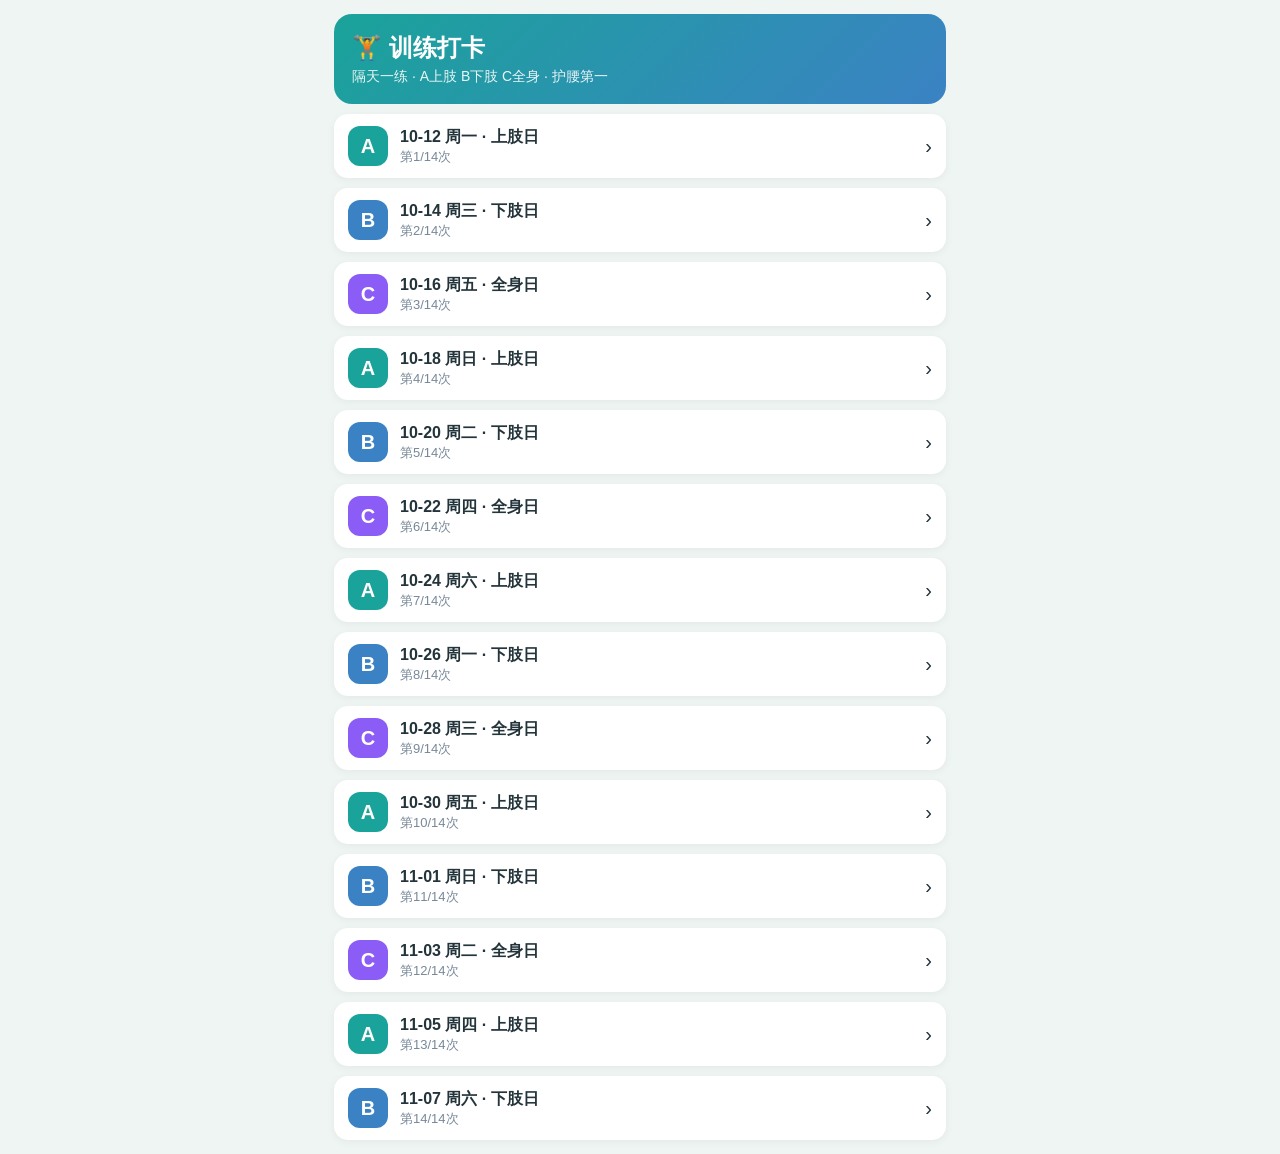
==== index.html @ 34e936b7 "training site" ====
<!DOCTYPE html><html lang="zh"><head><meta charset="utf-8"><meta name="viewport" content="width=device-width,initial-scale=1"><title>训练打卡</title><link rel="stylesheet" href="style.css"><script src="data.js"></script></head><body>
<div class="hd"><h1>🏋️ 训练打卡</h1><p>隔天一练 · A上肢 B下肢 C全身 · 护腰第一</p></div><div id="l"></div>
<script>
const W='日一二三四五六',C={A:'#1aa39a',B:'#3b82c4',C:'#8b5cf6'},N={A:'上肢日',B:'下肢日',C:'全身日'},today=new Date().toLocaleDateString('sv');
document.getElementById('l').innerHTML=D.days.map((x,i)=>{const s=JSON.parse(localStorage.getItem('fit-'+x.d)||'{}'),dt=new Date(x.d+'T00:00');
return `<a class="day" href="day.html?d=${x.d}"><div class="bd" style="background:${C[x.k]}">${x.k}</div><div class="m"><b>${x.d.slice(5)} 周${W[dt.getDay()]} · ${N[x.k]}</b><small>第${i+1}/14次${x.d==today?' · 今天':''}</small></div><span class="ok">${s.sent?'✅':'›'}</span></a>`}).join('')
</script></body></html>
---- style.css ----
*{box-sizing:border-box;margin:0;padding:0}
body{font-family:-apple-system,"PingFang SC","Noto Sans CJK SC",sans-serif;background:#eef5f3;color:#23343b;padding:14px;max-width:640px;margin:auto}
a{color:inherit;text-decoration:none}
.hd{background:linear-gradient(135deg,#1aa39a,#3b82c4);color:#fff;border-radius:18px;padding:18px}
.hd h1{font-size:24px}.hd p{opacity:.9;font-size:14px;margin-top:4px}
.day{display:flex;align-items:center;gap:12px;background:#fff;border-radius:14px;padding:12px 14px;margin-top:10px;box-shadow:0 2px 8px rgba(0,0,0,.05)}
.bd{width:40px;height:40px;border-radius:12px;color:#fff;font-weight:900;font-size:20px;display:flex;align-items:center;justify-content:center}
.day .m{flex:1}.day b{font-size:16px}.day small{display:block;color:#789;font-size:13px}
.ok{font-size:20px}
.ph{color:#fff;border-radius:14px;padding:12px 16px;font-size:20px;font-weight:800;margin-top:16px}
.ph small{display:block;font-size:13px;font-weight:400;opacity:.9}
.card{background:#fff;border-radius:14px;overflow:hidden;margin-top:10px;box-shadow:0 2px 8px rgba(0,0,0,.05)}
.card.done{outline:3px solid #1aa39a}
.card img{width:100%;display:block;aspect-ratio:16/9;object-fit:cover;background:#ddd}
.cb{padding:12px 14px}.top{display:flex;align-items:center;gap:8px}
.top h3{flex:1;font-size:18px}.top input{width:26px;height:26px;accent-color:#1aa39a}
.alt{font-size:12px;background:#eef;color:#557;border-radius:6px;padding:1px 6px}
.cb ol{padding-left:20px;font-size:14px;line-height:1.55;margin-top:6px}
.w{margin-top:6px;background:#fff1f0;color:#c0262d;border-radius:8px;padding:5px 8px;font-size:13px;font-weight:700}
.sets{display:grid;grid-template-columns:auto 1fr 1fr;gap:6px;align-items:center;margin-top:8px;font-size:13px;color:#678}
.sets input,.fb input,.fb textarea,.fb select{width:100%;padding:8px;border:1px solid #cdd;border-radius:8px;font-size:16px}
.lk{font-size:12px;color:#3b82c4;margin-top:6px;display:inline-block}
.fb{background:#fff;border-radius:14px;padding:14px;margin-top:16px}
.fb label{display:block;font-size:14px;font-weight:700;margin:10px 0 4px}
.btn{display:block;width:100%;margin-top:16px;padding:14px;border:0;border-radius:14px;background:linear-gradient(135deg,#1aa39a,#3b82c4);color:#fff;font-size:18px;font-weight:800}
pre{white-space:pre-wrap;background:#fff;border-radius:12px;padding:12px;margin-top:10px;font-size:14px}
.toast{position:fixed;left:50%;bottom:30px;transform:translateX(-50%);background:#23343b;color:#fff;padding:10px 18px;border-radius:20px;display:none}
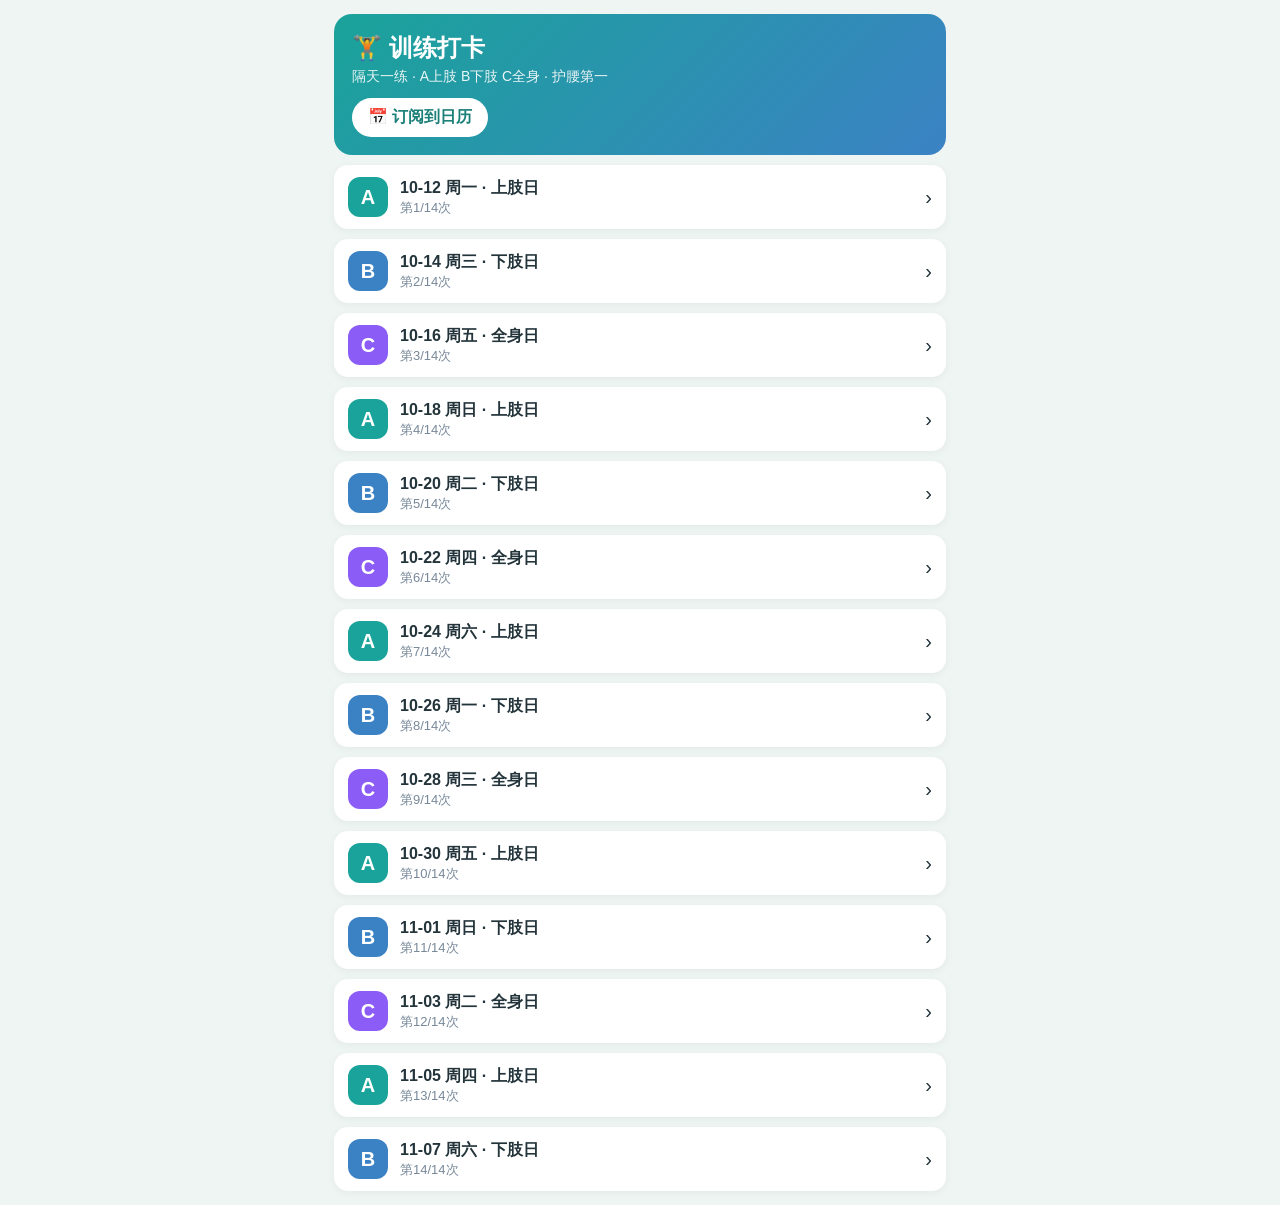
==== commit 433037c0: "ics subscribe + mail button" ====
--- a/index.html
+++ b/index.html
@@ -1,5 +1,5 @@
 <!DOCTYPE html><html lang="zh"><head><meta charset="utf-8"><meta name="viewport" content="width=device-width,initial-scale=1"><title>训练打卡</title><link rel="stylesheet" href="style.css"><script src="data.js"></script></head><body>
-<div class="hd"><h1>🏋️ 训练打卡</h1><p>隔天一练 · A上肢 B下肢 C全身 · 护腰第一</p></div><div id="l"></div>
+<div class="hd"><h1>🏋️ 训练打卡</h1><p>隔天一练 · A上肢 B下肢 C全身 · 护腰第一</p><a href="webcal://roxorlt.github.io/fitness-plan/training.ics" style="display:inline-block;margin-top:12px;background:#fff;color:#1a7f78;font-weight:800;padding:9px 16px;border-radius:20px">📅 订阅到日历</a></div><div id="l"></div>
 <script>
 const W='日一二三四五六',C={A:'#1aa39a',B:'#3b82c4',C:'#8b5cf6'},N={A:'上肢日',B:'下肢日',C:'全身日'},today=new Date().toLocaleDateString('sv');
 document.getElementById('l').innerHTML=D.days.map((x,i)=>{const s=JSON.parse(localStorage.getItem('fit-'+x.d)||'{}'),dt=new Date(x.d+'T00:00');
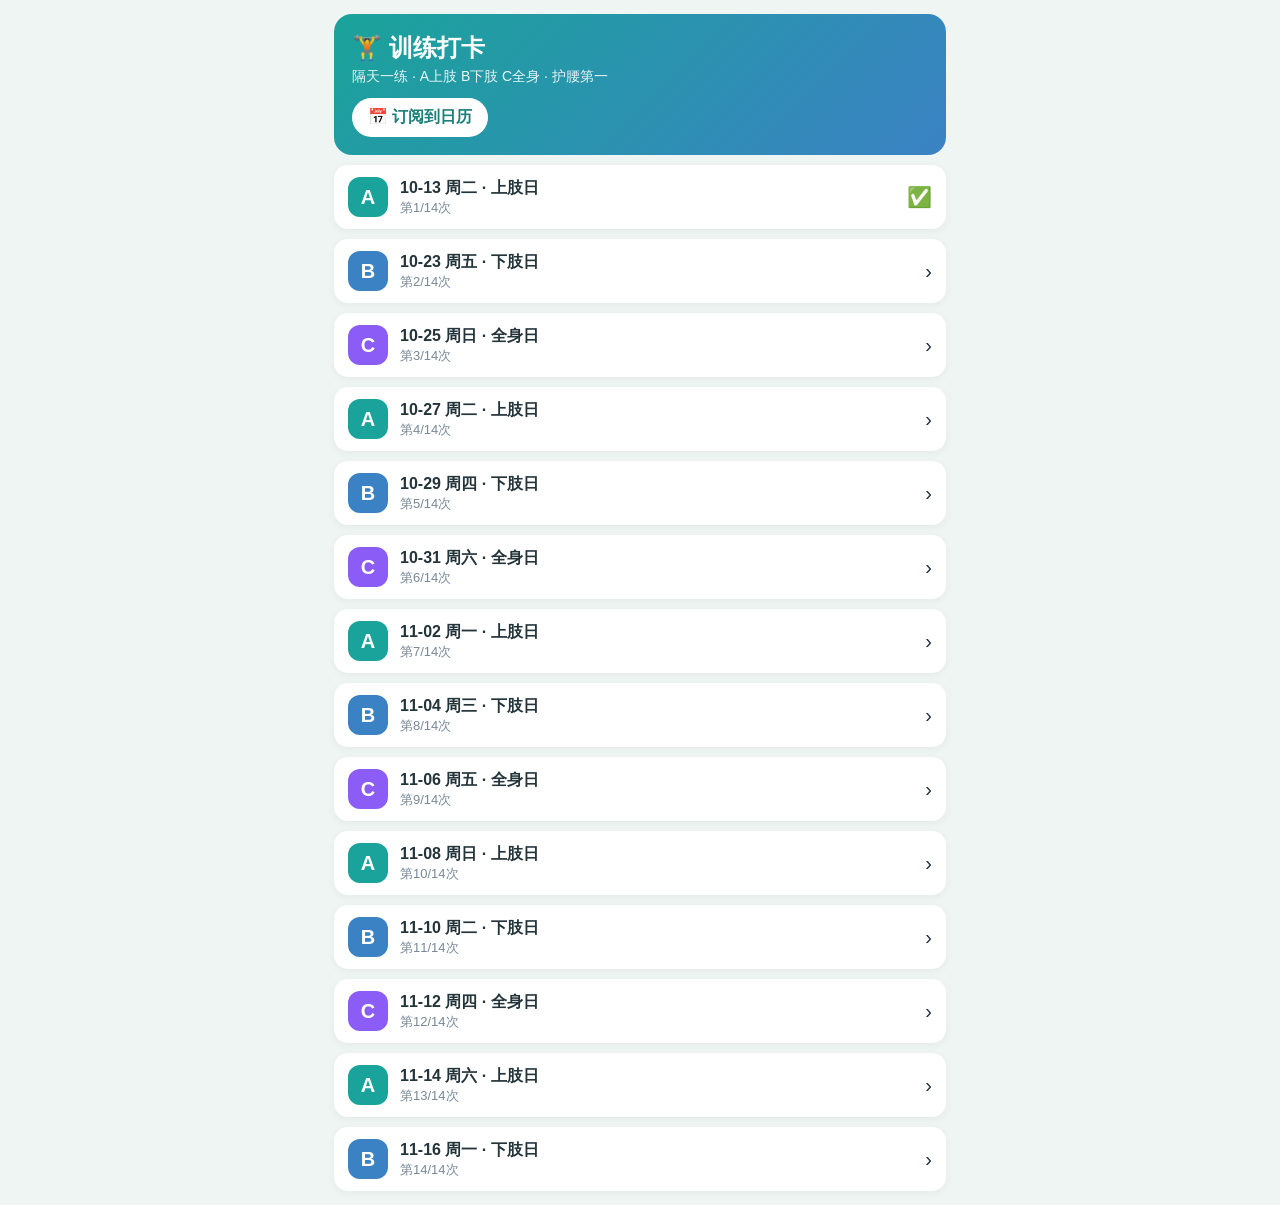
==== commit 1732695b: "reschedule: 10/13 done, resume 10/23 B" ====
--- a/index.html
+++ b/index.html
@@ -3,5 +3,5 @@
 <script>
 const W='日一二三四五六',C={A:'#1aa39a',B:'#3b82c4',C:'#8b5cf6'},N={A:'上肢日',B:'下肢日',C:'全身日'},today=new Date().toLocaleDateString('sv');
 document.getElementById('l').innerHTML=D.days.map((x,i)=>{const s=JSON.parse(localStorage.getItem('fit-'+x.d)||'{}'),dt=new Date(x.d+'T00:00');
-return `<a class="day" href="day.html?d=${x.d}"><div class="bd" style="background:${C[x.k]}">${x.k}</div><div class="m"><b>${x.d.slice(5)} 周${W[dt.getDay()]} · ${N[x.k]}</b><small>第${i+1}/14次${x.d==today?' · 今天':''}</small></div><span class="ok">${s.sent?'✅':'›'}</span></a>`}).join('')
+return `<a class="day" href="day.html?d=${x.d}"><div class="bd" style="background:${C[x.k]}">${x.k}</div><div class="m"><b>${x.d.slice(5)} 周${W[dt.getDay()]} · ${N[x.k]}</b><small>第${i+1}/${D.days.length}次${x.d==today?' · 今天':''}</small></div><span class="ok">${s.sent||x.done?'✅':'›'}</span></a>`}).join('')
 </script></body></html>
--- a/style.css
+++ b/style.css
@@ -25,3 +25,6 @@
 .btn{display:block;width:100%;margin-top:16px;padding:14px;border:0;border-radius:14px;background:linear-gradient(135deg,#1aa39a,#3b82c4);color:#fff;font-size:18px;font-weight:800}
 pre{white-space:pre-wrap;background:#fff;border-radius:12px;padding:12px;margin-top:10px;font-size:14px}
 .toast{position:fixed;left:50%;bottom:30px;transform:translateX(-50%);background:#23343b;color:#fff;padding:10px 18px;border-radius:20px;display:none}
+
+.rec{margin-top:8px;background:#e8f6f4;color:#136f68;border-radius:8px;padding:7px 9px;font-size:14px;font-weight:800}.rec small{display:block;font-weight:400;font-size:12px;color:#4a7d78;margin-top:2px}
+.sets input::placeholder{color:#9bb}
